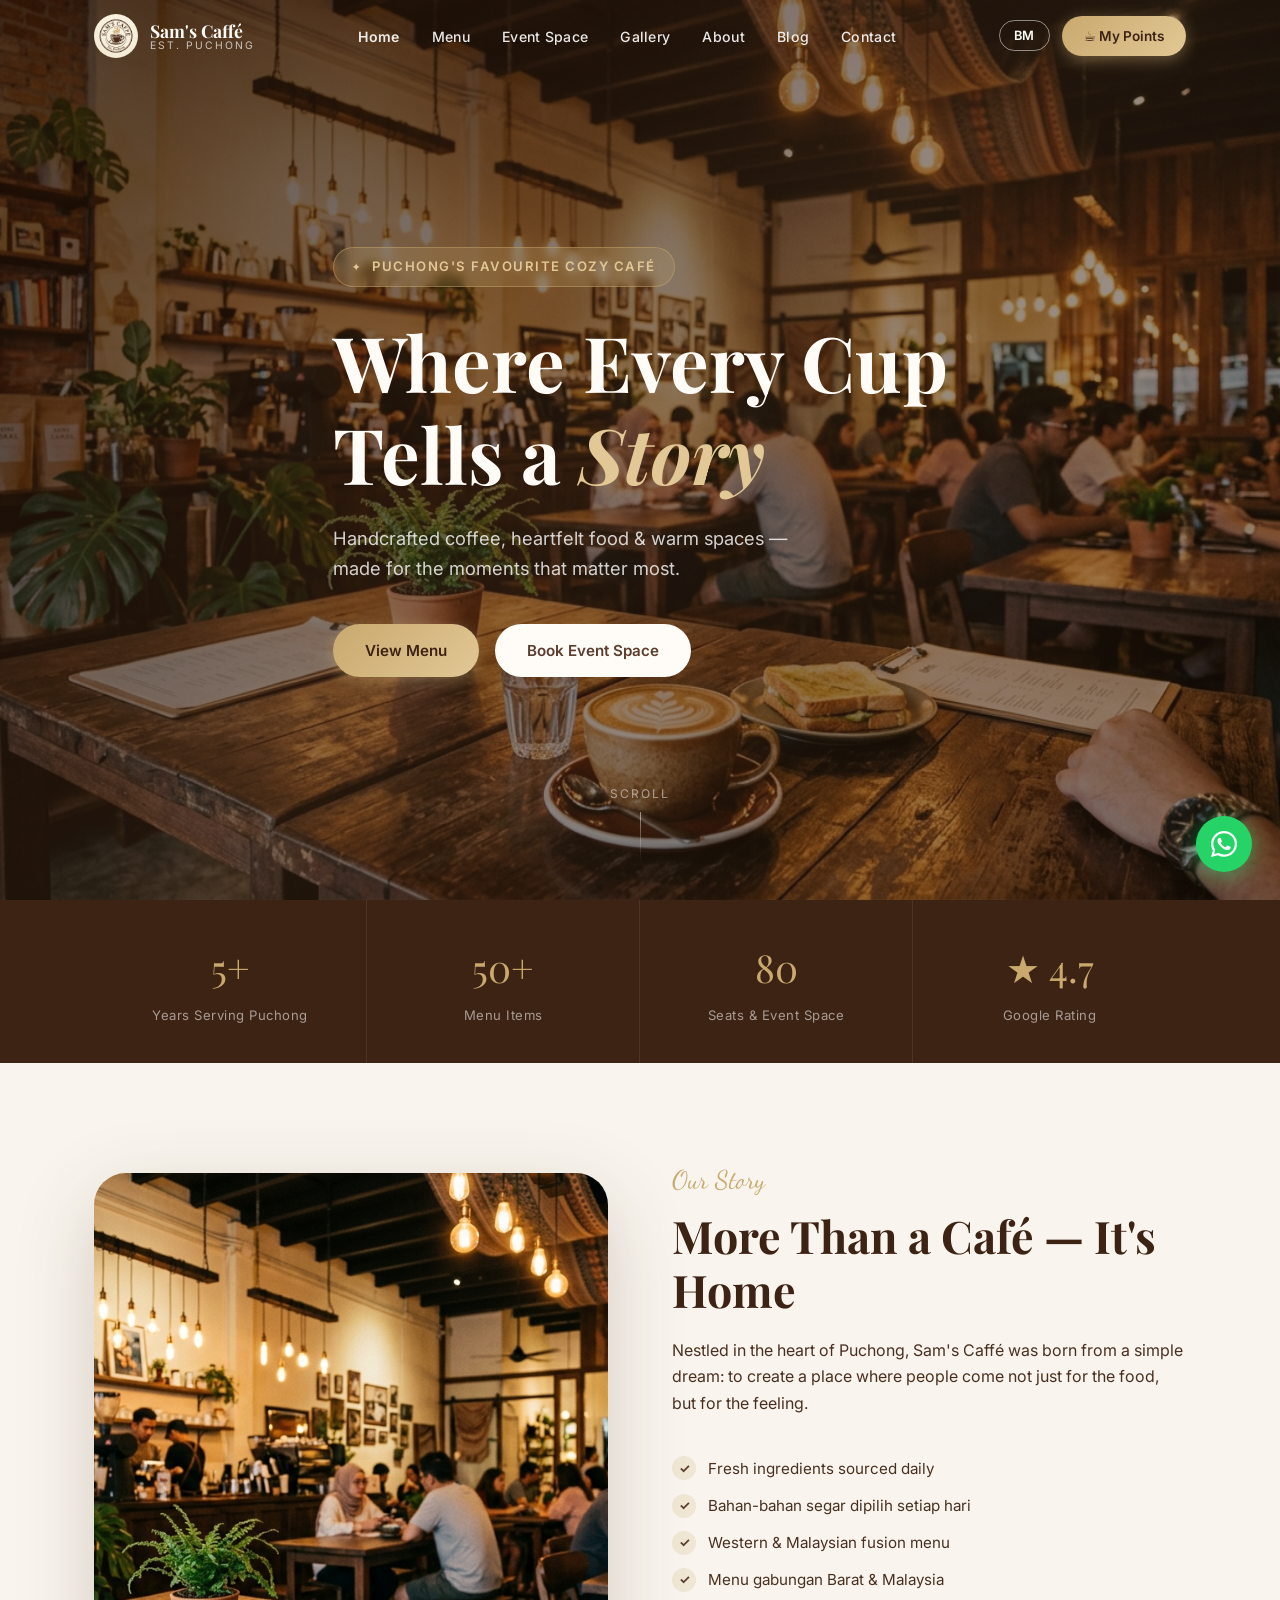
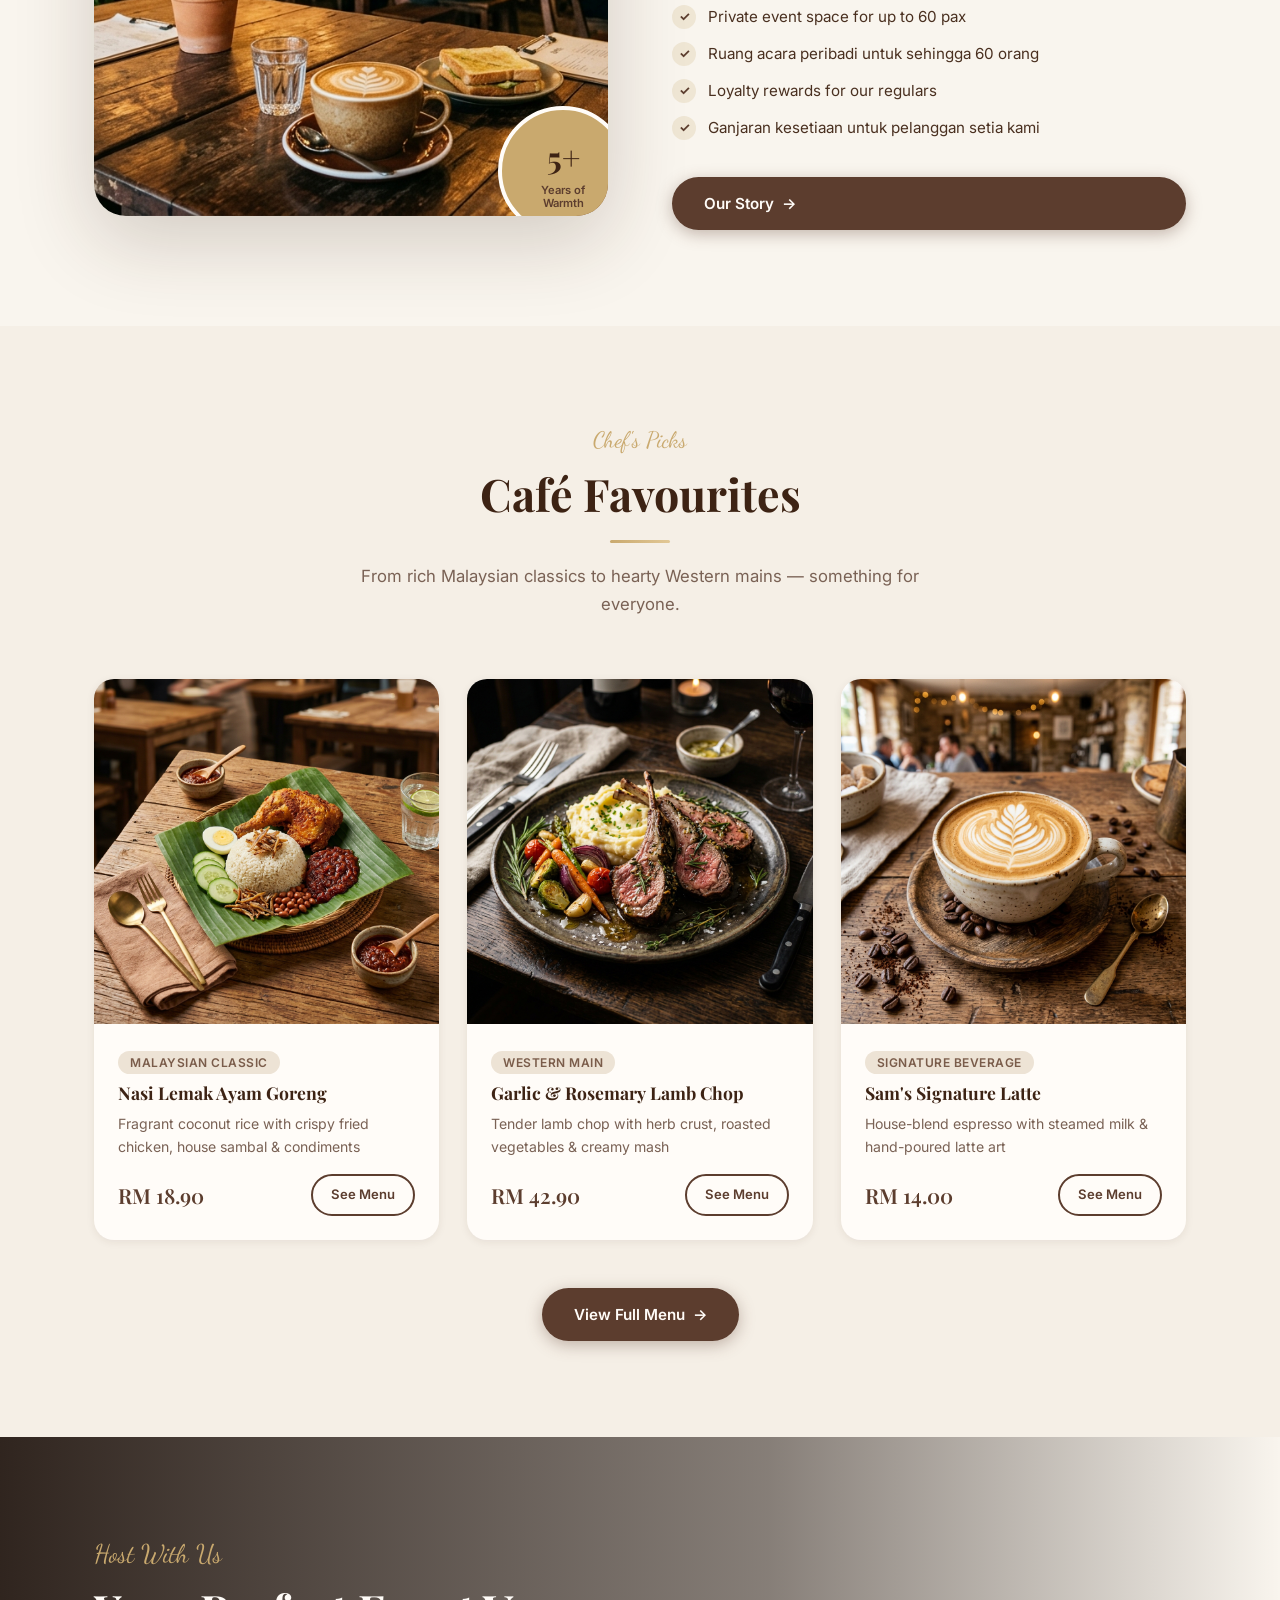
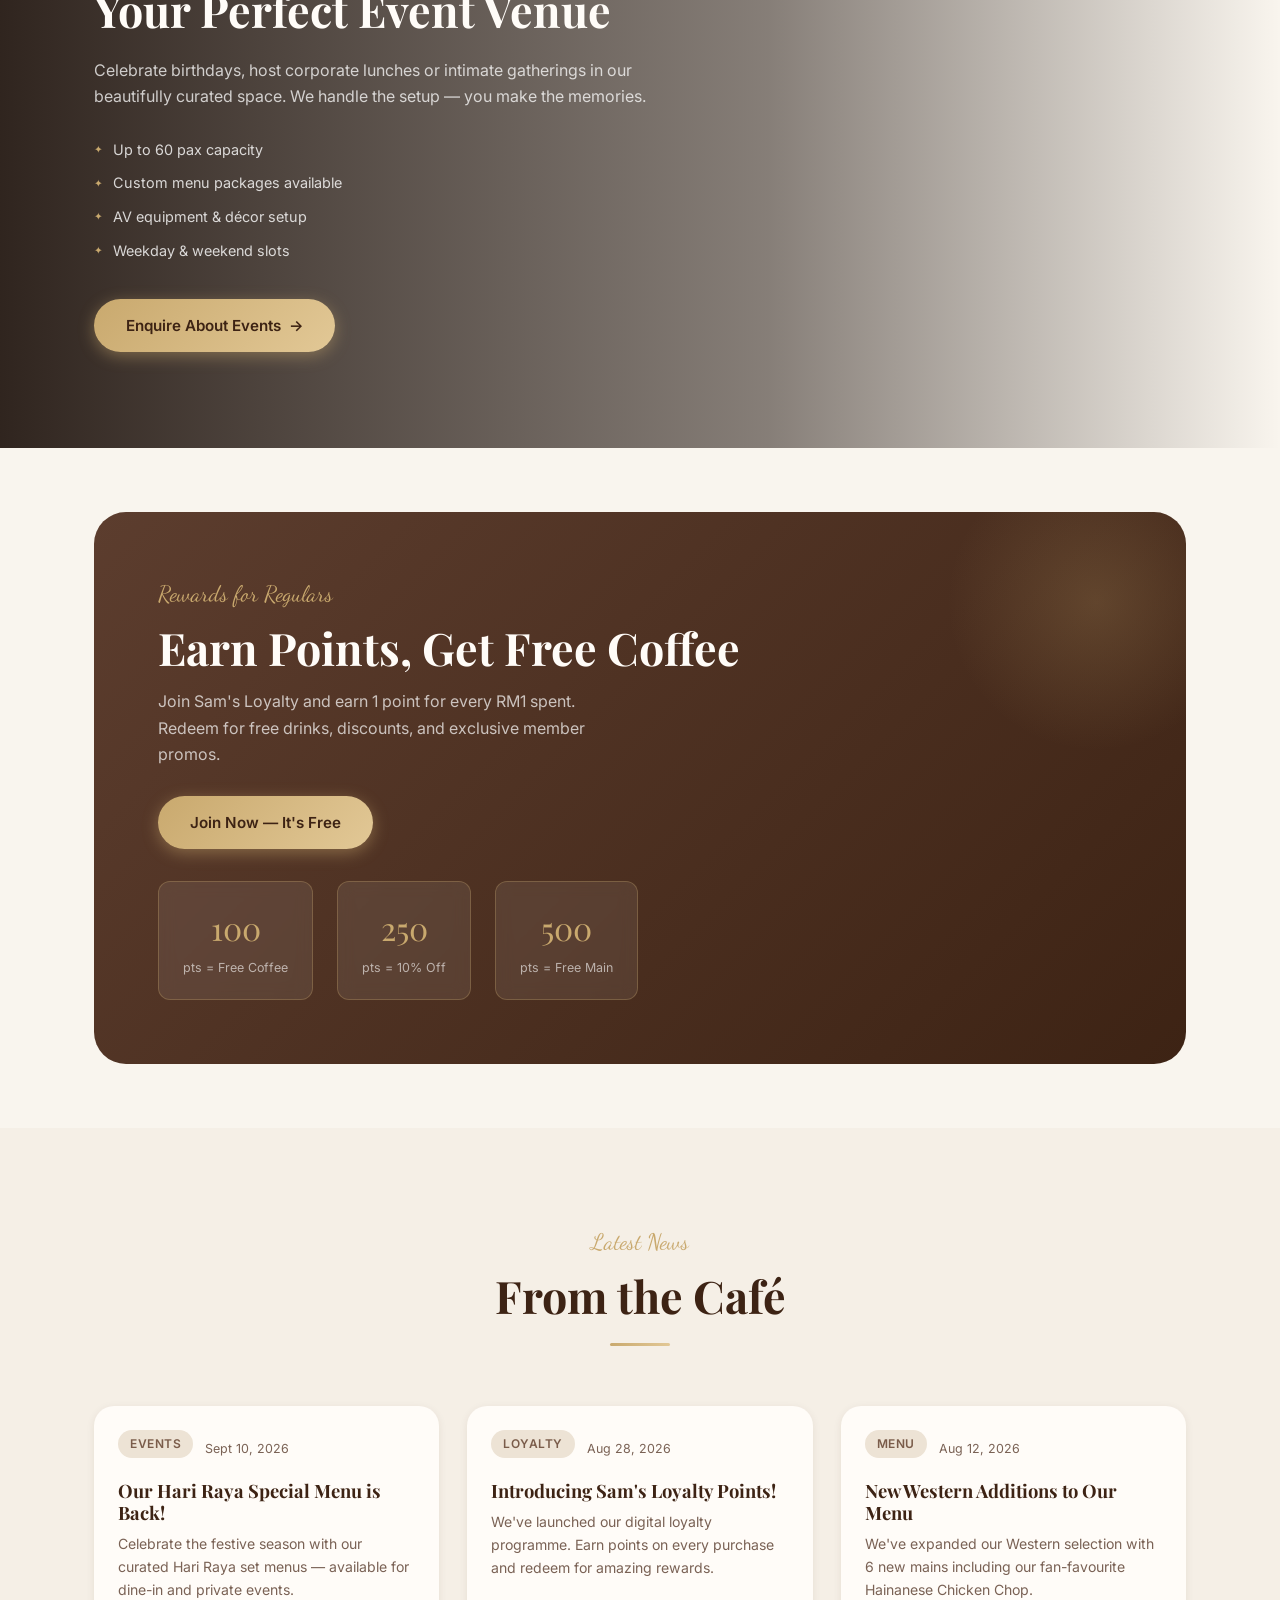
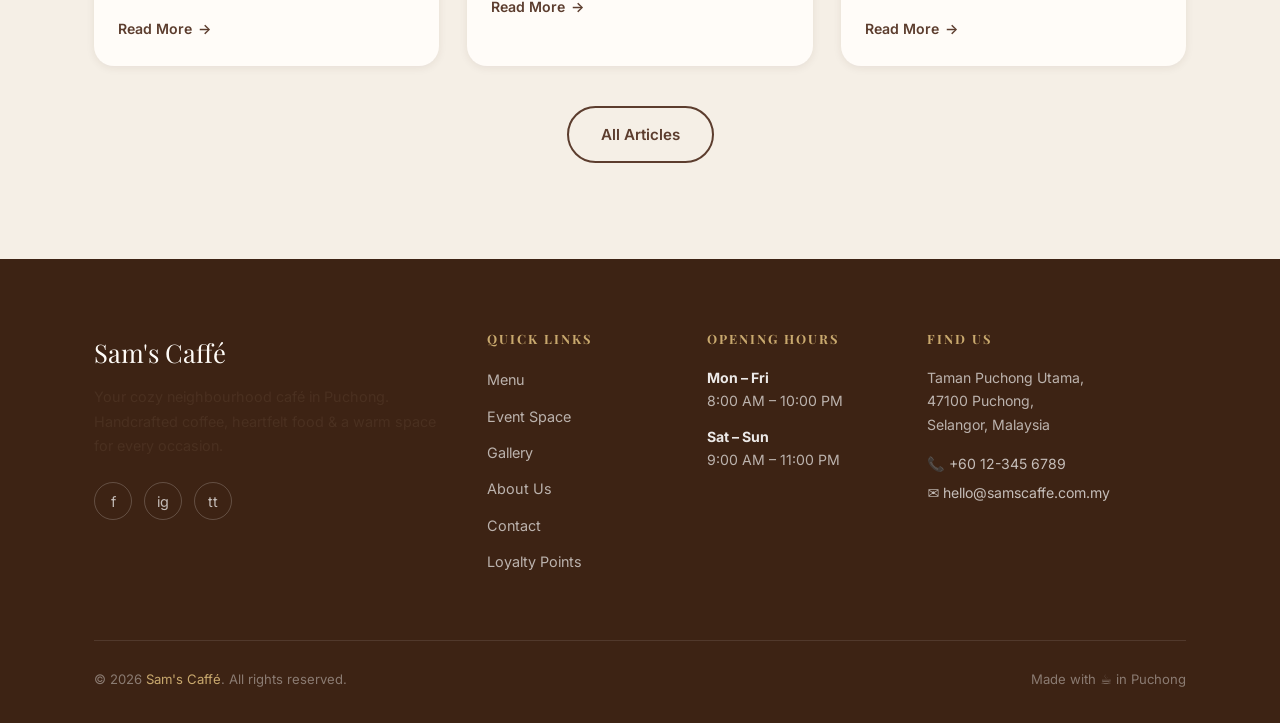
==== website/index.html @ a06ac41f "🚀 Sam's Caffé MVP — website & loyalty webapp" ====
<!DOCTYPE html>
<html lang="en">
<head>
  <meta charset="UTF-8" />
  <meta name="viewport" content="width=device-width, initial-scale=1.0" />
  <title>Sam's Caffé | Cozy Café & Event Space in Puchong</title>
  <meta name="description" content="Sam's Caffé — your favourite neighbourhood café in Puchong. Enjoy handcrafted coffee, Western and Malaysian cuisine, and a charming event space for every occasion." />
  <meta property="og:title" content="Sam's Caffé | Puchong" />
  <meta property="og:description" content="Handcrafted coffee, Malaysian favourites & a cozy event space." />
  <meta property="og:type" content="website" />
  <link rel="icon" href="images/logo.jpg" type="image/jpeg" />
  <link rel="stylesheet" href="css/style.css" />
  <style>
    /* ── Home-specific styles ── */
    .hero {
      position: relative;
      min-height: 100vh;
      display: flex; align-items: center;
      overflow: hidden;
    }
    .hero-bg {
      position: absolute; inset: 0;
      background: url('images/hero.jpg') center/cover no-repeat;
    }
    .hero-overlay {
      position: absolute; inset: 0;
      background: linear-gradient(135deg,
        rgba(30,12,4,0.75) 0%,
        rgba(60,35,20,0.55) 50%,
        rgba(30,12,4,0.4) 100%);
    }
    .hero-content {
      position: relative; z-index: 1;
      max-width: 680px;
      padding: calc(var(--nav-height) + 48px) 0 96px;
    }
    .hero-eyebrow {
      display: inline-flex; align-items: center; gap: 10px;
      padding: 8px 18px;
      background: rgba(201,169,110,0.2);
      border: 1px solid rgba(201,169,110,0.45);
      border-radius: 50px;
      color: var(--gold-light);
      font-size: 0.82rem;
      font-weight: 600;
      letter-spacing: 1.5px;
      text-transform: uppercase;
      margin-bottom: 28px;
      backdrop-filter: blur(4px);
    }
    .hero-eyebrow::before { content: '✦'; font-size: 0.7rem; }
    .hero h1 { color: var(--white); margin-bottom: 24px; font-size: clamp(2.8rem, 6vw, 5rem); }
    .hero h1 em { font-style: italic; color: var(--gold-light); }
    .hero p { color: rgba(255,255,255,0.8); font-size: 1.15rem; max-width: 500px; margin-bottom: 40px; }
    .hero-actions { display: flex; gap: 16px; flex-wrap: wrap; }
    .hero-scroll {
      position: absolute; bottom: 40px; left: 50%;
      transform: translateX(-50%);
      z-index: 1;
      display: flex; flex-direction: column; align-items: center; gap: 8px;
      color: rgba(255,255,255,0.5);
      font-size: 0.75rem;
      letter-spacing: 2px;
      text-transform: uppercase;
      animation: bounce 2s infinite;
    }
    .hero-scroll::after {
      content: '';
      width: 1px; height: 48px;
      background: linear-gradient(to bottom, rgba(255,255,255,0.5), transparent);
    }
    @keyframes bounce {
      0%, 100% { transform: translateX(-50%) translateY(0); }
      50% { transform: translateX(-50%) translateY(8px); }
    }

    /* ── Stats strip ── */
    .stats-strip {
      background: var(--brown-deep);
      padding: 0;
    }
    .stats-inner {
      display: grid;
      grid-template-columns: repeat(4, 1fr);
      divide: 1px solid;
    }
    .stat-item {
      padding: 36px 24px;
      text-align: center;
      border-right: 1px solid rgba(255,255,255,0.08);
    }
    .stat-item:last-child { border-right: none; }
    .stat-number {
      font-family: var(--ff-heading);
      font-size: 2.4rem;
      color: var(--gold);
      margin-bottom: 6px;
    }
    .stat-label { font-size: 0.82rem; color: rgba(255,255,255,0.55); letter-spacing: 0.5px; }

    /* ── About snippet ── */
    .about-img-wrap {
      position: relative;
      border-radius: var(--radius-xl);
      overflow: hidden;
      aspect-ratio: 4/5;
      box-shadow: var(--shadow-xl);
    }
    .about-img-wrap img { width: 100%; height: 100%; object-fit: cover; }
    .about-badge {
      position: absolute; bottom: -20px; right: -20px;
      width: 130px; height: 130px;
      background: var(--gold);
      border-radius: 50%;
      display: flex; flex-direction: column; align-items: center; justify-content: center;
      box-shadow: var(--shadow-lg);
      border: 4px solid var(--white);
    }
    .about-badge .num { font-family: var(--ff-heading); font-size: 2rem; color: var(--brown-deep); font-weight: 700; }
    .about-badge .label { font-size: 0.7rem; color: var(--brown-rich); font-weight: 600; text-align: center; line-height: 1.2; }
    .about-text { display: flex; flex-direction: column; justify-content: center; }
    .about-text .script { font-size: 1.6rem; }
    .about-text h2 { margin: 8px 0 20px; }
    .about-text p { margin-bottom: 16px; }
    .about-checks { display: flex; flex-direction: column; gap: 12px; margin: 24px 0 36px; }
    .about-checks li {
      display: flex; align-items: center; gap: 12px;
      font-size: 0.95rem; color: var(--text-mid);
    }
    .about-checks li::before {
      content: '✓';
      width: 24px; height: 24px; min-width: 24px;
      background: rgba(201,169,110,0.2);
      color: var(--brown-rich);
      border-radius: 50%;
      display: flex; align-items: center; justify-content: center;
      font-size: 0.8rem; font-weight: 700;
    }

    /* ── Featured Menu ── */
    .menu-section { background: var(--cream); }
    .menu-card-price {
      font-family: var(--ff-heading);
      font-size: 1.3rem;
      color: var(--brown-rich);
      font-weight: 600;
    }
    .menu-card-desc { font-size: 0.88rem; color: var(--text-soft); margin: 8px 0 0; }
    .menu-card-img { aspect-ratio: 1/1; transition: var(--transition-slow); }
    .card:hover .menu-card-img { transform: scale(1.05); }

    /* ── Event Space Teaser ── */
    .events-section {
      background: url('images/event-space.jpg') center/cover fixed;
      position: relative;
    }
    .events-overlay {
      position: absolute; inset: 0;
      background: linear-gradient(to right, rgba(20,8,2,0.88) 0%, rgba(20,8,2,0.5) 60%, transparent 100%);
    }
    .events-content { position: relative; z-index: 1; max-width: 560px; }
    .events-content .script { color: var(--gold); font-size: 1.6rem; }
    .events-content h2 { color: var(--white); margin: 8px 0 20px; }
    .events-content p { color: rgba(255,255,255,0.75); margin-bottom: 16px; }
    .events-features { display: flex; flex-direction: column; gap: 10px; margin: 28px 0 36px; }
    .events-features li {
      display: flex; align-items: center; gap: 10px;
      color: rgba(255,255,255,0.8); font-size: 0.9rem;
    }
    .events-features li::before { content: '✦'; color: var(--gold); font-size: 0.65rem; }

    /* ── Loyalty CTA ── */
    .loyalty-cta {
      background: linear-gradient(135deg, var(--brown-rich), var(--brown-deep));
      border-radius: var(--radius-xl);
      padding: 64px;
      display: flex; align-items: center; justify-content: space-between;
      gap: 32px; flex-wrap: wrap;
      position: relative; overflow: hidden;
    }
    .loyalty-cta::before {
      content: '';
      position: absolute; top: -60px; right: -60px;
      width: 300px; height: 300px;
      background: radial-gradient(circle, rgba(201,169,110,0.2), transparent 70%);
      border-radius: 50%;
    }
    .loyalty-cta-text .script { font-size: 1.4rem; color: var(--gold); }
    .loyalty-cta-text h2 { color: var(--white); margin: 8px 0 14px; }
    .loyalty-cta-text p { color: rgba(255,255,255,0.7); max-width: 440px; }
    .loyalty-points-preview {
      display: flex; gap: 24px; flex-shrink: 0; flex-wrap: wrap;
    }
    .points-bubble {
      text-align: center;
      background: rgba(255,255,255,0.08);
      border: 1px solid rgba(201,169,110,0.3);
      border-radius: var(--radius-md);
      padding: 20px 24px;
      backdrop-filter: blur(8px);
    }
    .points-bubble .num { font-family: var(--ff-heading); font-size: 2rem; color: var(--gold); }
    .points-bubble .lbl { font-size: 0.78rem; color: rgba(255,255,255,0.6); margin-top: 4px; }

    /* ── Blog preview ── */
    .blog-meta { display: flex; align-items: center; gap: 12px; margin-bottom: 10px; }
    .blog-date { font-size: 0.78rem; color: var(--text-soft); }
    .blog-card-title { font-family: var(--ff-heading); font-size: 1.15rem; color: var(--brown-deep); margin-bottom: 8px; }
    .blog-card-excerpt { font-size: 0.88rem; color: var(--text-soft); }
    .blog-card-link {
      display: inline-flex; align-items: center; gap: 6px;
      margin-top: 16px;
      font-size: 0.88rem; font-weight: 600;
      color: var(--brown-rich);
      transition: var(--transition);
    }
    .blog-card-link:hover { gap: 10px; color: var(--gold); }
  </style>
</head>
<body>

  <!-- ── Navigation ───────────────────────── -->
  <nav id="navbar" role="navigation" aria-label="Main navigation">
    <div class="container nav-inner">
      <a href="index.html" class="nav-logo" aria-label="Sam's Caffé home">
        <img src="images/logo.jpg" alt="Sam's Caffé logo" />
        <div class="nav-logo-text">
          <span class="brand">Sam's Caffé</span>
          <span class="sub">Est. Puchong</span>
        </div>
      </a>
      <ul class="nav-links" role="list">
        <li><a href="index.html">Home</a></li>
        <li><a href="menu.html">Menu</a></li>
        <li><a href="events.html">Event Space</a></li>
        <li><a href="gallery.html">Gallery</a></li>
        <li><a href="about.html">About</a></li>
        <li><a href="blog.html">Blog</a></li>
        <li><a href="contact.html">Contact</a></li>
      </ul>
      <div class="nav-actions">
        <button id="langBtn" class="nav-lang-btn" aria-label="Toggle language">BM</button>
        <a href="../webapp/index.html" class="btn btn-gold nav-cta" id="nav-loyalty-cta">☕ My Points</a>
      </div>
      <button class="hamburger" id="hamburger" aria-label="Open menu" aria-expanded="false">
        <span></span><span></span><span></span>
      </button>
    </div>
  </nav>
  <nav class="mobile-nav" id="mobileNav" aria-label="Mobile navigation">
    <a href="index.html">Home</a>
    <a href="menu.html">Menu</a>
    <a href="events.html">Event Space</a>
    <a href="gallery.html">Gallery</a>
    <a href="about.html">About</a>
    <a href="blog.html">Blog</a>
    <a href="contact.html">Contact</a>
    <a href="../webapp/index.html" class="btn btn-gold" style="margin-top:8px;justify-content:center;">☕ My Loyalty Points</a>
  </nav>

  <main>
    <!-- ── Hero ─────────────────────────────── -->
    <section class="hero" aria-label="Hero section">
      <div class="hero-bg"></div>
      <div class="hero-overlay"></div>
      <div class="container">
        <div class="hero-content">
          <div class="hero-eyebrow">
            <span data-lang="en">Puchong's Favourite Cozy Café</span>
            <span data-lang="bm">Kafe Kegemaran di Puchong</span>
          </div>
          <h1>
            <span data-lang="en">Where Every Cup<br>Tells a <em>Story</em></span>
            <span data-lang="bm">Di Mana Setiap Cawan<br>Menceritakan <em>Kisahnya</em></span>
          </h1>
          <p>
            <span data-lang="en">Handcrafted coffee, heartfelt food & warm spaces — made for the moments that matter most.</span>
            <span data-lang="bm">Kopi buatan tangan, makanan penuh rasa & suasana yang hangat — untuk saat-saat yang paling bermakna.</span>
          </p>
          <div class="hero-actions">
            <a href="menu.html" class="btn btn-gold" id="hero-menu-btn">
              <span data-lang="en">View Menu</span>
              <span data-lang="bm">Lihat Menu</span>
            </a>
            <a href="events.html" class="btn btn-white" id="hero-events-btn">
              <span data-lang="en">Book Event Space</span>
              <span data-lang="bm">Tempah Ruang Acara</span>
            </a>
          </div>
        </div>
      </div>
      <div class="hero-scroll" aria-hidden="true">Scroll</div>
    </section>

    <!-- ── Stats Strip ───────────────────────── -->
    <section class="stats-strip" aria-label="Key statistics">
      <div class="stats-inner container">
        <div class="stat-item reveal">
          <div class="stat-number">5+</div>
          <div class="stat-label" data-lang="en">Years Serving Puchong</div>
          <div class="stat-label" data-lang="bm">Tahun Berkhidmat di Puchong</div>
        </div>
        <div class="stat-item reveal">
          <div class="stat-number">50+</div>
          <div class="stat-label" data-lang="en">Menu Items</div>
          <div class="stat-label" data-lang="bm">Item Menu</div>
        </div>
        <div class="stat-item reveal">
          <div class="stat-number">80</div>
          <div class="stat-label" data-lang="en">Seats & Event Space</div>
          <div class="stat-label" data-lang="bm">Tempat Duduk & Ruang Acara</div>
        </div>
        <div class="stat-item reveal">
          <div class="stat-number">★ 4.7</div>
          <div class="stat-label" data-lang="en">Google Rating</div>
          <div class="stat-label" data-lang="bm">Penilaian Google</div>
        </div>
      </div>
    </section>

    <!-- ── About Snippet ─────────────────────── -->
    <section class="section" aria-label="About Sam's Caffé">
      <div class="container">
        <div class="grid-2" style="align-items:center; gap:64px;">
          <div class="about-img-wrap reveal-left">
            <img src="images/hero.jpg" alt="Inside Sam's Caffé" loading="lazy" />
            <div class="about-badge">
              <span class="num">5+</span>
              <span class="label">Years of<br>Warmth</span>
            </div>
          </div>
          <div class="about-text reveal-right">
            <span class="script">Our Story</span>
            <h2>
              <span data-lang="en">More Than a Café — It's Home</span>
              <span data-lang="bm">Lebih Dari Sebuah Kafe — Ia Adalah Rumah</span>
            </h2>
            <p data-lang="en">Nestled in the heart of Puchong, Sam's Caffé was born from a simple dream: to create a place where people come not just for the food, but for the feeling.</p>
            <p data-lang="bm">Terletak di jantung Puchong, Sam's Caffé lahir dari mimpi yang sederhana: untuk mencipta tempat di mana orang datang bukan hanya untuk makanan, tetapi untuk perasaannya.</p>
            <ul class="about-checks">
              <li data-lang="en">Fresh ingredients sourced daily</li>
              <li data-lang="bm">Bahan-bahan segar dipilih setiap hari</li>
              <li data-lang="en">Western & Malaysian fusion menu</li>
              <li data-lang="bm">Menu gabungan Barat & Malaysia</li>
              <li data-lang="en">Private event space for up to 60 pax</li>
              <li data-lang="bm">Ruang acara peribadi untuk sehingga 60 orang</li>
              <li data-lang="en">Loyalty rewards for our regulars</li>
              <li data-lang="bm">Ganjaran kesetiaan untuk pelanggan setia kami</li>
            </ul>
            <a href="about.html" class="btn btn-primary" id="home-about-btn">
              <span data-lang="en">Our Story</span>
              <span data-lang="bm">Kisah Kami</span>
              →
            </a>
          </div>
        </div>
      </div>
    </section>

    <!-- ── Featured Menu ──────────────────────── -->
    <section class="section menu-section" aria-label="Featured menu items">
      <div class="container">
        <div class="section-header">
          <span class="script">Chef's Picks</span>
          <h2>
            <span data-lang="en">Café Favourites</span>
            <span data-lang="bm">Kegemaran Kafe</span>
          </h2>
          <div class="divider"></div>
          <p data-lang="en">From rich Malaysian classics to hearty Western mains — something for everyone.</p>
          <p data-lang="bm">Dari hidangan Malaysia yang kaya hingga mains Barat yang mengenyangkan — ada sesuatu untuk semua orang.</p>
        </div>
        <div class="grid-3">
          <div class="card reveal">
            <div style="overflow:hidden;">
              <img class="card-img menu-card-img" src="images/menu-nasilemak.jpg" alt="Nasi Lemak Ayam Goreng" loading="lazy" />
            </div>
            <div class="card-body">
              <span class="card-tag" data-lang="en">Malaysian Classic</span>
              <span class="card-tag" data-lang="bm">Klasik Malaysia</span>
              <h3 style="font-size:1.1rem; margin:8px 0 4px;">Nasi Lemak Ayam Goreng</h3>
              <p class="menu-card-desc" data-lang="en">Fragrant coconut rice with crispy fried chicken, house sambal & condiments</p>
              <p class="menu-card-desc" data-lang="bm">Nasi lemak wangi dengan ayam goreng rangup, sambal istimewa & kondimen</p>
              <div style="display:flex;align-items:center;justify-content:space-between;margin-top:16px;">
                <span class="menu-card-price">RM 18.90</span>
                <a href="menu.html" class="btn btn-outline" style="padding:8px 18px;font-size:0.82rem;" id="nasi-lemak-menu-link">
                  <span data-lang="en">See Menu</span>
                  <span data-lang="bm">Lihat Menu</span>
                </a>
              </div>
            </div>
          </div>
          <div class="card reveal">
            <div style="overflow:hidden;">
              <img class="card-img menu-card-img" src="images/menu-lambchop.jpg" alt="Garlic Rosemary Lamb Chop" loading="lazy" />
            </div>
            <div class="card-body">
              <span class="card-tag" data-lang="en">Western Main</span>
              <span class="card-tag" data-lang="bm">Hidangan Barat</span>
              <h3 style="font-size:1.1rem; margin:8px 0 4px;">Garlic & Rosemary Lamb Chop</h3>
              <p class="menu-card-desc" data-lang="en">Tender lamb chop with herb crust, roasted vegetables & creamy mash</p>
              <p class="menu-card-desc" data-lang="bm">Lamb chop lembut dengan salutan herba, sayur panggang & mash berkrim</p>
              <div style="display:flex;align-items:center;justify-content:space-between;margin-top:16px;">
                <span class="menu-card-price">RM 42.90</span>
                <a href="menu.html" class="btn btn-outline" style="padding:8px 18px;font-size:0.82rem;" id="lamb-chop-menu-link">
                  <span data-lang="en">See Menu</span>
                  <span data-lang="bm">Lihat Menu</span>
                </a>
              </div>
            </div>
          </div>
          <div class="card reveal">
            <div style="overflow:hidden;">
              <img class="card-img menu-card-img" src="images/menu-coffee.jpg" alt="Signature Latte" loading="lazy" />
            </div>
            <div class="card-body">
              <span class="card-tag" data-lang="en">Signature Beverage</span>
              <span class="card-tag" data-lang="bm">Minuman Istimewa</span>
              <h3 style="font-size:1.1rem; margin:8px 0 4px;">Sam's Signature Latte</h3>
              <p class="menu-card-desc" data-lang="en">House-blend espresso with steamed milk & hand-poured latte art</p>
              <p class="menu-card-desc" data-lang="bm">Espresso campuran istimewa dengan susu stim & seni latte</p>
              <div style="display:flex;align-items:center;justify-content:space-between;margin-top:16px;">
                <span class="menu-card-price">RM 14.00</span>
                <a href="menu.html" class="btn btn-outline" style="padding:8px 18px;font-size:0.82rem;" id="latte-menu-link">
                  <span data-lang="en">See Menu</span>
                  <span data-lang="bm">Lihat Menu</span>
                </a>
              </div>
            </div>
          </div>
        </div>
        <div style="text-align:center;margin-top:48px;">
          <a href="menu.html" class="btn btn-primary" id="home-full-menu-btn">
            <span data-lang="en">View Full Menu</span>
            <span data-lang="bm">Lihat Menu Penuh</span>
            →
          </a>
        </div>
      </div>
    </section>

    <!-- ── Event Space Teaser ─────────────────── -->
    <section class="events-section section" aria-label="Event space">
      <div class="events-overlay"></div>
      <div class="container">
        <div class="events-content reveal">
          <span class="script">Host With Us</span>
          <h2>
            <span data-lang="en">Your Perfect Event Venue</span>
            <span data-lang="bm">Tempat Acara Sempurna Anda</span>
          </h2>
          <p data-lang="en">Celebrate birthdays, host corporate lunches or intimate gatherings in our beautifully curated space. We handle the setup — you make the memories.</p>
          <p data-lang="bm">Raikan hari jadi, anjurkan makan tengah hari korporat atau perjumpaan intim di ruang kami yang indah. Kami uruskan persediaan — anda cipta kenangan.</p>
          <ul class="events-features">
            <li><span data-lang="en">Up to 60 pax capacity</span><span data-lang="bm">Kapasiti sehingga 60 orang</span></li>
            <li><span data-lang="en">Custom menu packages available</span><span data-lang="bm">Pakej menu tersuai tersedia</span></li>
            <li><span data-lang="en">AV equipment & décor setup</span><span data-lang="bm">Peralatan AV & persediaan hiasan</span></li>
            <li><span data-lang="en">Weekday & weekend slots</span><span data-lang="bm">Slot hari biasa & hujung minggu</span></li>
          </ul>
          <a href="events.html" class="btn btn-gold" id="home-events-btn">
            <span data-lang="en">Enquire About Events</span>
            <span data-lang="bm">Tanya Tentang Acara</span>
            →
          </a>
        </div>
      </div>
    </section>

    <!-- ── Loyalty CTA ────────────────────────── -->
    <section class="section-sm" aria-label="Loyalty programme">
      <div class="container">
        <div class="loyalty-cta reveal">
          <div class="loyalty-cta-text">
            <span class="script">Rewards for Regulars</span>
            <h2>
              <span data-lang="en">Earn Points, Get Free Coffee</span>
              <span data-lang="bm">Kumpul Mata, Dapatkan Kopi Percuma</span>
            </h2>
            <p data-lang="en">Join Sam's Loyalty and earn 1 point for every RM1 spent. Redeem for free drinks, discounts, and exclusive member promos.</p>
            <p data-lang="bm">Sertai Sam's Loyalty dan kumpul 1 mata bagi setiap RM1 yang dibelanjakan. Tukar untuk minuman percuma, diskaun & promosi eksklusif.</p>
            <a href="../webapp/index.html" class="btn btn-gold" style="margin-top:28px;" id="home-loyalty-btn">
              <span data-lang="en">Join Now — It's Free</span>
              <span data-lang="bm">Sertai Sekarang — Percuma</span>
            </a>
          </div>
          <div class="loyalty-points-preview">
            <div class="points-bubble">
              <div class="num">100</div>
              <div class="lbl" data-lang="en">pts = Free Coffee</div>
              <div class="lbl" data-lang="bm">pts = Kopi Percuma</div>
            </div>
            <div class="points-bubble">
              <div class="num">250</div>
              <div class="lbl" data-lang="en">pts = 10% Off</div>
              <div class="lbl" data-lang="bm">pts = Diskaun 10%</div>
            </div>
            <div class="points-bubble">
              <div class="num">500</div>
              <div class="lbl" data-lang="en">pts = Free Main</div>
              <div class="lbl" data-lang="bm">pts = Hidangan Percuma</div>
            </div>
          </div>
        </div>
      </div>
    </section>

    <!-- ── Blog Preview ───────────────────────── -->
    <section class="section" style="background:var(--cream);" aria-label="Latest news">
      <div class="container">
        <div class="section-header">
          <span class="script">Latest News</span>
          <h2>
            <span data-lang="en">From the Café</span>
            <span data-lang="bm">Dari Kafe</span>
          </h2>
          <div class="divider"></div>
        </div>
        <div class="grid-3">
          <div class="card reveal">
            <div class="card-body">
              <div class="blog-meta">
                <span class="card-tag" data-lang="en">Events</span>
                <span class="card-tag" data-lang="bm">Acara</span>
                <span class="blog-date">Sept 10, 2026</span>
              </div>
              <h3 class="blog-card-title" data-lang="en">Our Hari Raya Special Menu is Back!</h3>
              <h3 class="blog-card-title" data-lang="bm">Menu Khas Hari Raya Kami Sudah Kembali!</h3>
              <p class="blog-card-excerpt" data-lang="en">Celebrate the festive season with our curated Hari Raya set menus — available for dine-in and private events.</p>
              <p class="blog-card-excerpt" data-lang="bm">Raikan musim perayaan dengan set menu Hari Raya kami — tersedia untuk makan di sini dan acara persendirian.</p>
              <a href="blog.html" class="blog-card-link" id="blog1-link">
                <span data-lang="en">Read More</span>
                <span data-lang="bm">Baca Lagi</span>
                →
              </a>
            </div>
          </div>
          <div class="card reveal">
            <div class="card-body">
              <div class="blog-meta">
                <span class="card-tag" data-lang="en">Loyalty</span>
                <span class="card-tag" data-lang="bm">Kesetiaan</span>
                <span class="blog-date">Aug 28, 2026</span>
              </div>
              <h3 class="blog-card-title" data-lang="en">Introducing Sam's Loyalty Points!</h3>
              <h3 class="blog-card-title" data-lang="bm">Memperkenalkan Sam's Loyalty Points!</h3>
              <p class="blog-card-excerpt" data-lang="en">We've launched our digital loyalty programme. Earn points on every purchase and redeem for amazing rewards.</p>
              <p class="blog-card-excerpt" data-lang="bm">Kami telah melancarkan program kesetiaan digital. Kumpul mata dengan setiap pembelian dan tukar dengan ganjaran menarik.</p>
              <a href="blog.html" class="blog-card-link" id="blog2-link">
                <span data-lang="en">Read More</span>
                <span data-lang="bm">Baca Lagi</span>
                →
              </a>
            </div>
          </div>
          <div class="card reveal">
            <div class="card-body">
              <div class="blog-meta">
                <span class="card-tag" data-lang="en">Menu</span>
                <span class="card-tag" data-lang="bm">Menu</span>
                <span class="blog-date">Aug 12, 2026</span>
              </div>
              <h3 class="blog-card-title" data-lang="en">New Western Additions to Our Menu</h3>
              <h3 class="blog-card-title" data-lang="bm">Tambahan Baru Barat di Menu Kami</h3>
              <p class="blog-card-excerpt" data-lang="en">We've expanded our Western selection with 6 new mains including our fan-favourite Hainanese Chicken Chop.</p>
              <p class="blog-card-excerpt" data-lang="bm">Kami telah memperluaskan pilihan Barat kami dengan 6 hidangan utama baru termasuk Hainanese Chicken Chop kegemaran.</p>
              <a href="blog.html" class="blog-card-link" id="blog3-link">
                <span data-lang="en">Read More</span>
                <span data-lang="bm">Baca Lagi</span>
                →
              </a>
            </div>
          </div>
        </div>
        <div style="text-align:center;margin-top:40px;">
          <a href="blog.html" class="btn btn-outline" id="home-blog-btn">
            <span data-lang="en">All Articles</span>
            <span data-lang="bm">Semua Artikel</span>
          </a>
        </div>
      </div>
    </section>
  </main>

  <!-- ── Footer ───────────────────────────────── -->
  <footer>
    <div class="container">
      <div class="footer-grid">
        <div class="footer-brand">
          <div class="logo-text">Sam's Caffé</div>
          <p data-lang="en">Your cozy neighbourhood café in Puchong. Handcrafted coffee, heartfelt food & a warm space for every occasion.</p>
          <p data-lang="bm">Kafe kejiranan yang selesa di Puchong. Kopi buatan tangan, makanan penuh rasa & suasana hangat untuk setiap majlis.</p>
          <div class="footer-socials">
            <a href="#" class="social-icon" aria-label="Facebook">f</a>
            <a href="#" class="social-icon" aria-label="Instagram">ig</a>
            <a href="#" class="social-icon" aria-label="TikTok">tt</a>
          </div>
        </div>
        <div class="footer-col">
          <h4 data-lang="en">Quick Links</h4>
          <h4 data-lang="bm">Pautan Pantas</h4>
          <ul>
            <li><a href="menu.html" data-lang="en">Menu</a><a href="menu.html" data-lang="bm">Menu</a></li>
            <li><a href="events.html" data-lang="en">Event Space</a><a href="events.html" data-lang="bm">Ruang Acara</a></li>
            <li><a href="gallery.html" data-lang="en">Gallery</a><a href="gallery.html" data-lang="bm">Galeri</a></li>
            <li><a href="about.html" data-lang="en">About Us</a><a href="about.html" data-lang="bm">Tentang Kami</a></li>
            <li><a href="contact.html" data-lang="en">Contact</a><a href="contact.html" data-lang="bm">Hubungi</a></li>
            <li><a href="../webapp/index.html" data-lang="en">Loyalty Points</a><a href="../webapp/index.html" data-lang="bm">Mata Kesetiaan</a></li>
          </ul>
        </div>
        <div class="footer-col footer-hours">
          <h4 data-lang="en">Opening Hours</h4>
          <h4 data-lang="bm">Waktu Buka</h4>
          <p data-lang="en"><strong>Mon – Fri</strong><br>8:00 AM – 10:00 PM</p>
          <p data-lang="bm"><strong>Isnin – Jumaat</strong><br>8:00 PG – 10:00 MLM</p>
          <p style="margin-top:12px;" data-lang="en"><strong>Sat – Sun</strong><br>9:00 AM – 11:00 PM</p>
          <p style="margin-top:12px;" data-lang="bm"><strong>Sabtu – Ahad</strong><br>9:00 PG – 11:00 MLM</p>
        </div>
        <div class="footer-col footer-address">
          <h4 data-lang="en">Find Us</h4>
          <h4 data-lang="bm">Lokasi Kami</h4>
          <p>Taman Puchong Utama,<br>47100 Puchong,<br>Selangor, Malaysia</p>
          <p style="margin-top:16px;">
            <a href="tel:+60123456789" style="color:rgba(255,255,255,0.7);">📞 +60 12-345 6789</a>
          </p>
          <p>
            <a href="mailto:hello@samscaffe.com.my" style="color:rgba(255,255,255,0.7);">✉ hello@samscaffe.com.my</a>
          </p>
        </div>
      </div>
      <div class="footer-bottom">
        <p>© 2026 <span class="gold-text">Sam's Caffé</span>. All rights reserved.</p>
        <p>Made with ☕ in Puchong</p>
      </div>
    </div>
  </footer>

  <!-- WhatsApp Float -->
  <a href="https://wa.me/60123456789" class="whatsapp-float" target="_blank" rel="noopener" aria-label="Chat on WhatsApp">
    <svg width="26" height="26" viewBox="0 0 24 24" fill="currentColor"><path d="M17.472 14.382c-.297-.149-1.758-.867-2.03-.967-.273-.099-.471-.148-.67.15-.197.297-.767.966-.94 1.164-.173.199-.347.223-.644.075-.297-.15-1.255-.463-2.39-1.475-.883-.788-1.48-1.761-1.653-2.059-.173-.297-.018-.458.13-.606.134-.133.298-.347.446-.52.149-.174.198-.298.298-.497.099-.198.05-.371-.025-.52-.075-.149-.669-1.612-.916-2.207-.242-.579-.487-.5-.669-.51-.173-.008-.371-.01-.57-.01-.198 0-.52.074-.792.372-.272.297-1.04 1.016-1.04 2.479 0 1.462 1.065 2.875 1.213 3.074.149.198 2.096 3.2 5.077 4.487.709.306 1.262.489 1.694.625.712.227 1.36.195 1.871.118.571-.085 1.758-.719 2.006-1.413.248-.694.248-1.289.173-1.413-.074-.124-.272-.198-.57-.347m-5.421 7.403h-.004a9.87 9.87 0 01-5.031-1.378l-.361-.214-3.741.982.998-3.648-.235-.374a9.86 9.86 0 01-1.51-5.26c.001-5.45 4.436-9.884 9.888-9.884 2.64 0 5.122 1.03 6.988 2.898a9.825 9.825 0 012.893 6.994c-.003 5.45-4.437 9.884-9.885 9.884m8.413-18.297A11.815 11.815 0 0012.05 0C5.495 0 .16 5.335.157 11.892c0 2.096.547 4.142 1.588 5.945L.057 24l6.305-1.654a11.882 11.882 0 005.683 1.448h.005c6.554 0 11.89-5.335 11.893-11.893a11.821 11.821 0 00-3.48-8.413z"/></svg>
  </a>

  <script src="js/main.js"></script>
</body>
</html>
---- website/css/style.css ----
/* ============================================================
   SAM'S CAFFÉ — Design System
   Earthy, Warm, Artisan Malaysian Café
   ============================================================ */

@import url('https://fonts.googleapis.com/css2?family=Playfair+Display:ital,wght@0,400;0,600;0,700;1,400;1,600&family=Inter:wght@300;400;500;600&family=Dancing+Script:wght@600&display=swap');

/* ── CSS Variables ─────────────────────────────────────────── */
:root {
  --brown-deep:   #3D2314;
  --brown-rich:   #5C3D2E;
  --brown-mid:    #7A5C4A;
  --brown-light:  #A68B72;
  --gold:         #C9A96E;
  --gold-light:   #E2C896;
  --cream:        #F5EFE6;
  --cream-dark:   #EDE3D5;
  --linen:        #F9F5EE;
  --white:        #FFFCF8;
  --text-dark:    #2C1A0E;
  --text-mid:     #4A3020;
  --text-soft:    #7A6255;
  --green-leaf:   #4A6741;

  --ff-heading: 'Playfair Display', Georgia, serif;
  --ff-body:    'Inter', system-ui, sans-serif;
  --ff-script:  'Dancing Script', cursive;

  --shadow-sm:  0 2px 8px rgba(60,35,20,0.08);
  --shadow-md:  0 6px 24px rgba(60,35,20,0.12);
  --shadow-lg:  0 16px 48px rgba(60,35,20,0.16);
  --shadow-xl:  0 24px 80px rgba(60,35,20,0.20);

  --radius-sm: 6px;
  --radius-md: 12px;
  --radius-lg: 20px;
  --radius-xl: 32px;

  --transition: 0.3s cubic-bezier(0.4, 0, 0.2, 1);
  --transition-slow: 0.5s cubic-bezier(0.4, 0, 0.2, 1);

  --nav-height: 72px;
  --container: 1140px;
}

/* ── Reset ─────────────────────────────────────────────────── */
*, *::before, *::after { box-sizing: border-box; margin: 0; padding: 0; }
html { scroll-behavior: smooth; font-size: 16px; }
body {
  font-family: var(--ff-body);
  background: var(--linen);
  color: var(--text-dark);
  line-height: 1.65;
  -webkit-font-smoothing: antialiased;
}
img { display: block; max-width: 100%; object-fit: cover; }
a { color: inherit; text-decoration: none; }
ul { list-style: none; }
button { cursor: pointer; border: none; background: none; font-family: inherit; }

/* ── Typography ────────────────────────────────────────────── */
h1, h2, h3, h4, h5 {
  font-family: var(--ff-heading);
  line-height: 1.2;
  color: var(--brown-deep);
}
h1 { font-size: clamp(2.4rem, 5vw, 4rem); }
h2 { font-size: clamp(1.8rem, 3.5vw, 2.8rem); }
h3 { font-size: clamp(1.3rem, 2.5vw, 1.8rem); }
h4 { font-size: 1.2rem; }
p { color: var(--text-mid); }
.script { font-family: var(--ff-script); color: var(--gold); font-size: 1.3em; }

/* ── Layout Utilities ──────────────────────────────────────── */
.container { max-width: var(--container); margin: 0 auto; padding: 0 24px; }
.section { padding: 96px 0; }
.section-sm { padding: 64px 0; }
.section-header { text-align: center; margin-bottom: 60px; }
.section-header .script { display: block; margin-bottom: 8px; font-size: 1.4rem; }
.section-header h2 { margin-bottom: 16px; }
.section-header p { max-width: 560px; margin: 0 auto; font-size: 1.05rem; color: var(--text-soft); }
.divider {
  width: 60px; height: 3px;
  background: linear-gradient(90deg, var(--gold), var(--gold-light));
  margin: 20px auto;
  border-radius: 2px;
}

/* ── Buttons ───────────────────────────────────────────────── */
.btn {
  display: inline-flex; align-items: center; gap: 8px;
  padding: 14px 32px;
  font-family: var(--ff-body);
  font-size: 0.95rem;
  font-weight: 600;
  border-radius: 50px;
  transition: var(--transition);
  white-space: nowrap;
}
.btn-primary {
  background: var(--brown-rich);
  color: var(--white);
  box-shadow: 0 4px 16px rgba(92,61,46,0.35);
}
.btn-primary:hover {
  background: var(--brown-deep);
  transform: translateY(-2px);
  box-shadow: 0 8px 24px rgba(92,61,46,0.45);
}
.btn-gold {
  background: linear-gradient(135deg, var(--gold), var(--gold-light));
  color: var(--brown-deep);
  box-shadow: 0 4px 16px rgba(201,169,110,0.45);
}
.btn-gold:hover {
  transform: translateY(-2px);
  box-shadow: 0 8px 28px rgba(201,169,110,0.55);
}
.btn-outline {
  border: 2px solid var(--brown-rich);
  color: var(--brown-rich);
  background: transparent;
}
.btn-outline:hover {
  background: var(--brown-rich);
  color: var(--white);
  transform: translateY(-2px);
}
.btn-white {
  background: var(--white);
  color: var(--brown-rich);
  box-shadow: var(--shadow-md);
}
.btn-white:hover {
  transform: translateY(-2px);
  box-shadow: var(--shadow-lg);
}

/* ── Navigation ────────────────────────────────────────────── */
#navbar {
  position: fixed; top: 0; left: 0; right: 0; z-index: 1000;
  height: var(--nav-height);
  display: flex; align-items: center;
  transition: var(--transition-slow);
  background: transparent;
}
#navbar.scrolled {
  background: rgba(249,245,238,0.96);
  backdrop-filter: blur(16px);
  -webkit-backdrop-filter: blur(16px);
  box-shadow: 0 2px 24px rgba(60,35,20,0.10);
}
.nav-inner {
  display: flex; align-items: center; justify-content: space-between;
  width: 100%;
}
.nav-logo {
  display: flex; align-items: center; gap: 12px;
}
.nav-logo img {
  width: 44px; height: 44px; border-radius: 50%; object-fit: contain;
}
.nav-logo-text {
  display: flex; flex-direction: column; line-height: 1.1;
}
.nav-logo-text .brand { font-family: var(--ff-heading); font-weight: 700; font-size: 1.1rem; color: var(--brown-deep); }
.nav-logo-text .sub { font-size: 0.65rem; color: var(--text-soft); letter-spacing: 2px; text-transform: uppercase; }
#navbar:not(.scrolled) .brand { color: var(--white); }
#navbar:not(.scrolled) .sub { color: rgba(255,255,255,0.7); }

.nav-links {
  display: flex; align-items: center; gap: 4px;
}
.nav-links a {
  padding: 8px 14px;
  font-size: 0.88rem;
  font-weight: 500;
  border-radius: 50px;
  transition: var(--transition);
  color: var(--text-dark);
  letter-spacing: 0.3px;
}
#navbar:not(.scrolled) .nav-links a { color: rgba(255,255,255,0.9); }
.nav-links a:hover { background: var(--cream-dark); color: var(--brown-rich); }
#navbar:not(.scrolled) .nav-links a:hover { background: rgba(255,255,255,0.2); color: var(--white); }
.nav-links a.active { color: var(--brown-rich); font-weight: 600; }

.nav-actions { display: flex; align-items: center; gap: 12px; }
.nav-lang-btn {
  padding: 7px 14px;
  font-size: 0.8rem; font-weight: 600;
  border-radius: 50px;
  border: 1.5px solid rgba(92,61,46,0.3);
  color: var(--brown-rich);
  background: transparent;
  cursor: pointer;
  transition: var(--transition);
  letter-spacing: 0.5px;
}
#navbar:not(.scrolled) .nav-lang-btn { border-color: rgba(255,255,255,0.5); color: var(--white); }
.nav-lang-btn:hover { background: var(--gold); border-color: var(--gold); color: var(--brown-deep); }

.nav-cta { padding: 9px 22px; font-size: 0.85rem; }

.hamburger {
  display: none; flex-direction: column; gap: 5px;
  width: 28px; cursor: pointer; padding: 4px;
}
.hamburger span {
  width: 100%; height: 2px;
  background: var(--brown-rich);
  border-radius: 2px;
  transition: var(--transition);
}
#navbar:not(.scrolled) .hamburger span { background: var(--white); }

/* Mobile Nav */
.mobile-nav {
  display: none;
  position: fixed; top: var(--nav-height); left: 0; right: 0;
  background: var(--linen);
  padding: 24px;
  box-shadow: var(--shadow-lg);
  z-index: 999;
  flex-direction: column; gap: 8px;
  border-top: 1px solid var(--cream-dark);
}
.mobile-nav.open { display: flex; }
.mobile-nav a {
  padding: 12px 16px;
  font-size: 1rem; font-weight: 500;
  border-radius: var(--radius-md);
  color: var(--text-dark);
  transition: var(--transition);
}
.mobile-nav a:hover { background: var(--cream-dark); color: var(--brown-rich); }

/* ── Footer ────────────────────────────────────────────────── */
footer {
  background: var(--brown-deep);
  color: rgba(255,255,255,0.8);
  padding: 72px 0 32px;
}
.footer-grid {
  display: grid;
  grid-template-columns: 2fr 1fr 1fr 1.5fr;
  gap: 48px;
  margin-bottom: 56px;
}
.footer-brand .logo-text {
  font-family: var(--ff-heading);
  font-size: 1.6rem;
  color: var(--white);
  margin-bottom: 12px;
}
.footer-brand p { font-size: 0.9rem; line-height: 1.7; margin-bottom: 24px; }
.footer-socials { display: flex; gap: 12px; }
.social-icon {
  width: 38px; height: 38px;
  border-radius: 50%;
  border: 1px solid rgba(255,255,255,0.2);
  display: flex; align-items: center; justify-content: center;
  font-size: 0.9rem;
  transition: var(--transition);
  color: rgba(255,255,255,0.7);
}
.social-icon:hover { background: var(--gold); border-color: var(--gold); color: var(--brown-deep); }

.footer-col h4 {
  font-size: 0.8rem;
  text-transform: uppercase;
  letter-spacing: 2px;
  color: var(--gold);
  margin-bottom: 20px;
}
.footer-col ul li { margin-bottom: 10px; }
.footer-col ul li a {
  font-size: 0.9rem;
  color: rgba(255,255,255,0.65);
  transition: var(--transition);
}
.footer-col ul li a:hover { color: var(--gold-light); padding-left: 4px; }

.footer-hours p, .footer-address p {
  font-size: 0.88rem;
  color: rgba(255,255,255,0.65);
  margin-bottom: 6px;
}
.footer-hours strong, .footer-address strong { color: rgba(255,255,255,0.9); }

.footer-bottom {
  border-top: 1px solid rgba(255,255,255,0.1);
  padding-top: 28px;
  display: flex; align-items: center; justify-content: space-between;
  flex-wrap: wrap; gap: 12px;
}
.footer-bottom p { font-size: 0.82rem; color: rgba(255,255,255,0.4); }
.footer-bottom .gold-text { color: var(--gold); }

/* ── Cards ─────────────────────────────────────────────────── */
.card {
  background: var(--white);
  border-radius: var(--radius-lg);
  overflow: hidden;
  box-shadow: var(--shadow-sm);
  transition: var(--transition);
}
.card:hover {
  transform: translateY(-6px);
  box-shadow: var(--shadow-lg);
}
.card-img { width: 100%; aspect-ratio: 4/3; }
.card-body { padding: 24px; }
.card-tag {
  display: inline-block;
  padding: 4px 12px;
  background: var(--cream-dark);
  color: var(--brown-mid);
  font-size: 0.75rem;
  font-weight: 600;
  letter-spacing: 0.5px;
  text-transform: uppercase;
  border-radius: 50px;
  margin-bottom: 12px;
}

/* ── Badges / Tags ─────────────────────────────────────────── */
.badge {
  display: inline-flex; align-items: center; gap: 6px;
  padding: 6px 14px;
  border-radius: 50px;
  font-size: 0.82rem;
  font-weight: 600;
}
.badge-gold { background: rgba(201,169,110,0.15); color: var(--brown-rich); border: 1px solid rgba(201,169,110,0.4); }
.badge-green { background: rgba(74,103,65,0.12); color: var(--green-leaf); border: 1px solid rgba(74,103,65,0.3); }

/* ── Form Elements ─────────────────────────────────────────── */
.form-group { margin-bottom: 20px; }
.form-group label {
  display: block;
  font-size: 0.85rem;
  font-weight: 600;
  color: var(--brown-rich);
  margin-bottom: 8px;
  letter-spacing: 0.3px;
}
.form-control {
  width: 100%;
  padding: 13px 18px;
  border: 1.5px solid var(--cream-dark);
  border-radius: var(--radius-md);
  background: var(--white);
  font-family: var(--ff-body);
  font-size: 0.95rem;
  color: var(--text-dark);
  transition: var(--transition);
  outline: none;
}
.form-control:focus {
  border-color: var(--gold);
  box-shadow: 0 0 0 3px rgba(201,169,110,0.15);
}
textarea.form-control { resize: vertical; min-height: 120px; }
select.form-control { appearance: none; cursor: pointer; }

/* ── Page Hero (inner pages) ───────────────────────────────── */
.page-hero {
  min-height: 380px;
  display: flex; align-items: center;
  position: relative;
  background: var(--brown-deep);
  overflow: hidden;
}
.page-hero-bg {
  position: absolute; inset: 0;
  background-size: cover; background-position: center;
  opacity: 0.35;
}
.page-hero-content {
  position: relative; z-index: 1;
  padding: 120px 0 64px;
}
.page-hero-content .script { color: var(--gold-light); }
.page-hero-content h1 { color: var(--white); margin-bottom: 16px; }
.page-hero-content p { color: rgba(255,255,255,0.75); font-size: 1.1rem; max-width: 520px; }

/* ── Breadcrumb ────────────────────────────────────────────── */
.breadcrumb {
  display: flex; align-items: center; gap: 8px;
  font-size: 0.82rem;
  color: rgba(255,255,255,0.55);
  margin-bottom: 16px;
}
.breadcrumb a { color: rgba(255,255,255,0.7); transition: var(--transition); }
.breadcrumb a:hover { color: var(--gold-light); }
.breadcrumb span { color: var(--gold-light); }

/* ── Scroll Animations ─────────────────────────────────────── */
.reveal {
  opacity: 0;
  transform: translateY(30px);
  transition: opacity 0.7s ease, transform 0.7s ease;
}
.reveal.visible {
  opacity: 1;
  transform: translateY(0);
}
.reveal-left {
  opacity: 0; transform: translateX(-30px);
  transition: opacity 0.7s ease, transform 0.7s ease;
}
.reveal-left.visible { opacity: 1; transform: translateX(0); }
.reveal-right {
  opacity: 0; transform: translateX(30px);
  transition: opacity 0.7s ease, transform 0.7s ease;
}
.reveal-right.visible { opacity: 1; transform: translateX(0); }

/* ── Grids ─────────────────────────────────────────────────── */
.grid-2 { display: grid; grid-template-columns: 1fr 1fr; gap: 32px; }
.grid-3 { display: grid; grid-template-columns: repeat(3, 1fr); gap: 28px; }
.grid-4 { display: grid; grid-template-columns: repeat(4, 1fr); gap: 24px; }
.grid-auto { display: grid; grid-template-columns: repeat(auto-fit, minmax(280px, 1fr)); gap: 28px; }

/* ── Responsive ────────────────────────────────────────────── */
@media (max-width: 1024px) {
  .grid-4 { grid-template-columns: repeat(2, 1fr); }
  .footer-grid { grid-template-columns: 1fr 1fr; }
}
@media (max-width: 768px) {
  .nav-links, .nav-actions { display: none; }
  .hamburger { display: flex; }
  .grid-2, .grid-3 { grid-template-columns: 1fr; }
  .grid-4 { grid-template-columns: 1fr 1fr; }
  .footer-grid { grid-template-columns: 1fr; gap: 32px; }
  .section { padding: 64px 0; }
  .footer-bottom { flex-direction: column; text-align: center; }
}
@media (max-width: 480px) {
  .grid-4 { grid-template-columns: 1fr; }
  .btn { padding: 12px 24px; font-size: 0.9rem; }
}

/* ── Language Hidden ───────────────────────────────────────── */
[data-lang="bm"] { display: none; }
body.lang-bm [data-lang="en"] { display: none; }
body.lang-bm [data-lang="bm"] { display: block; }
/* Inline elements (spans inside buttons/headings) */
span[data-lang="en"] { display: inline; }
span[data-lang="bm"] { display: none; }
body.lang-bm span[data-lang="en"] { display: none; }
body.lang-bm span[data-lang="bm"] { display: inline; }


/* ── Floating WhatsApp Button ──────────────────────────────── */
.whatsapp-float {
  position: fixed; bottom: 28px; right: 28px; z-index: 998;
  width: 56px; height: 56px;
  background: #25D366;
  border-radius: 50%;
  display: flex; align-items: center; justify-content: center;
  box-shadow: 0 4px 20px rgba(37,211,102,0.5);
  transition: var(--transition);
  color: white; font-size: 1.5rem;
}
.whatsapp-float:hover { transform: scale(1.1); box-shadow: 0 8px 30px rgba(37,211,102,0.6); }

/* ── Scrollbar ─────────────────────────────────────────────── */
::-webkit-scrollbar { width: 8px; }
::-webkit-scrollbar-track { background: var(--cream); }
::-webkit-scrollbar-thumb { background: var(--brown-light); border-radius: 4px; }
::-webkit-scrollbar-thumb:hover { background: var(--brown-mid); }
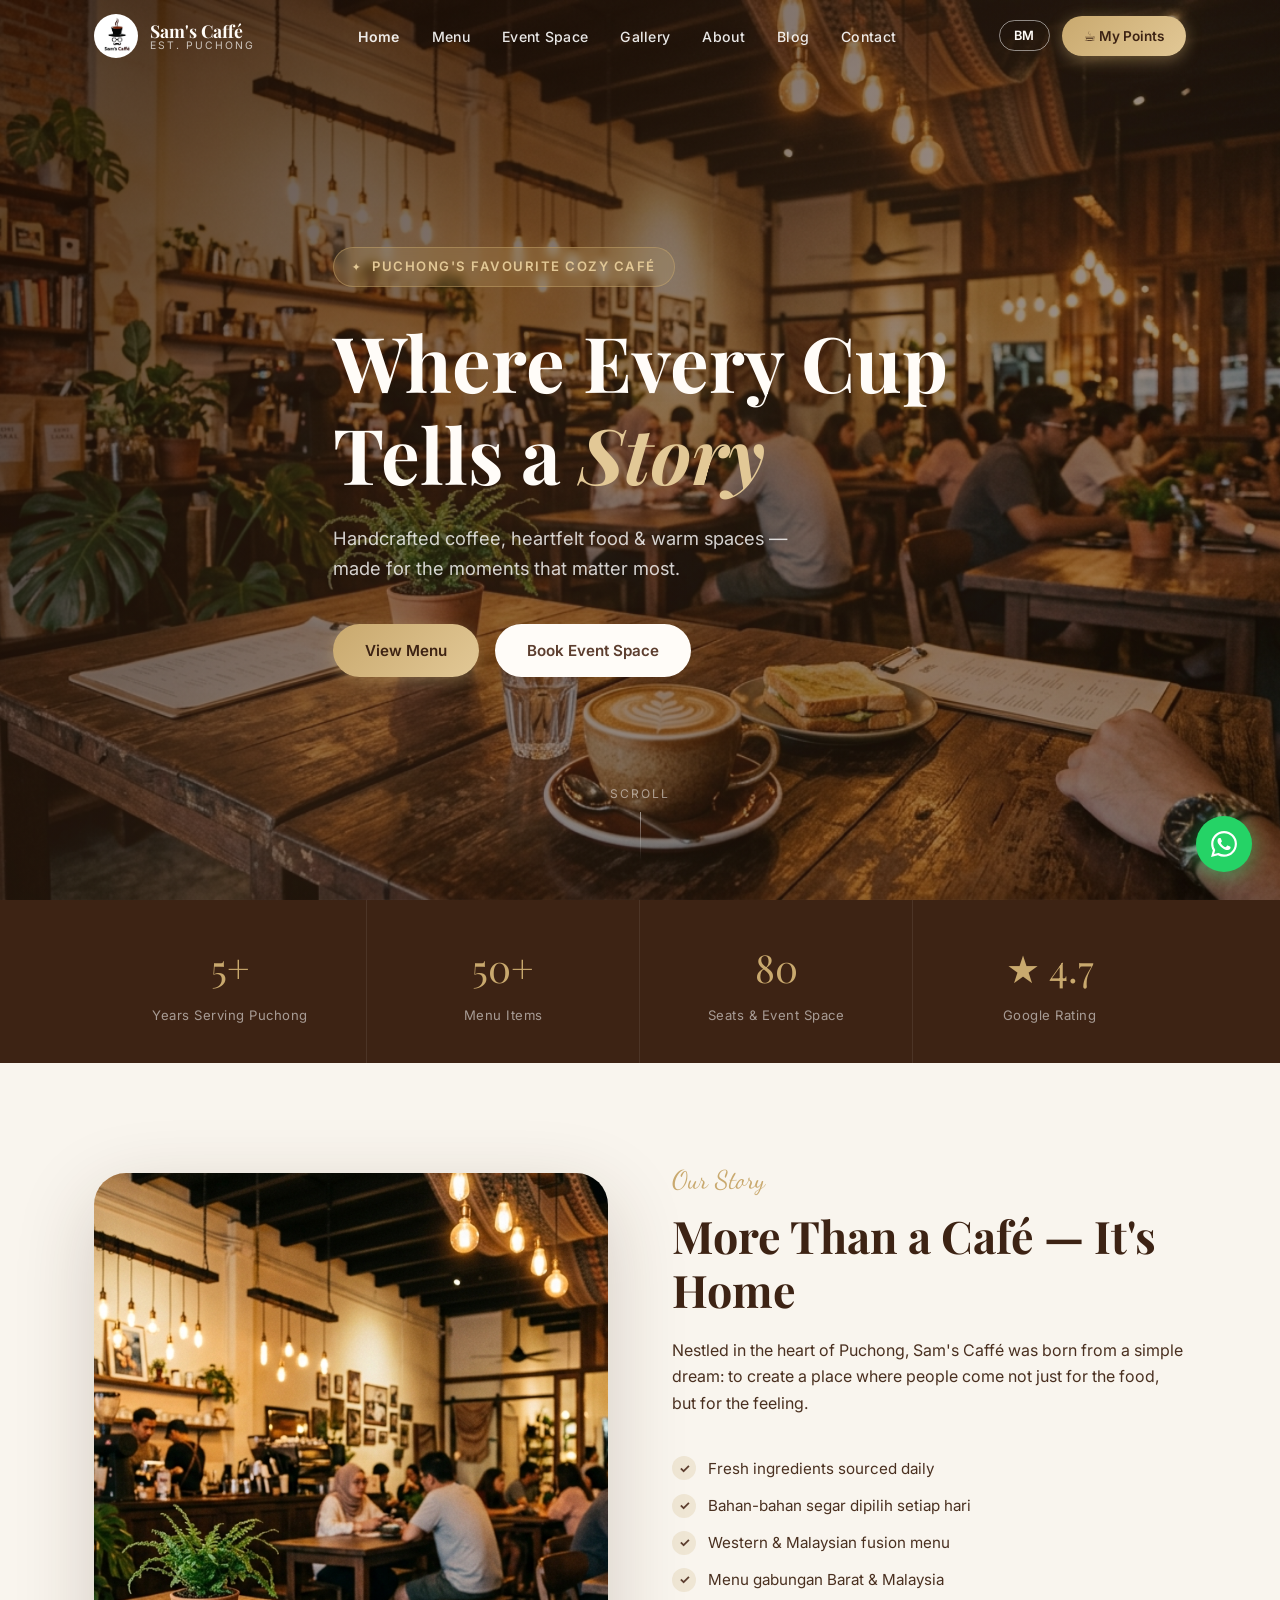
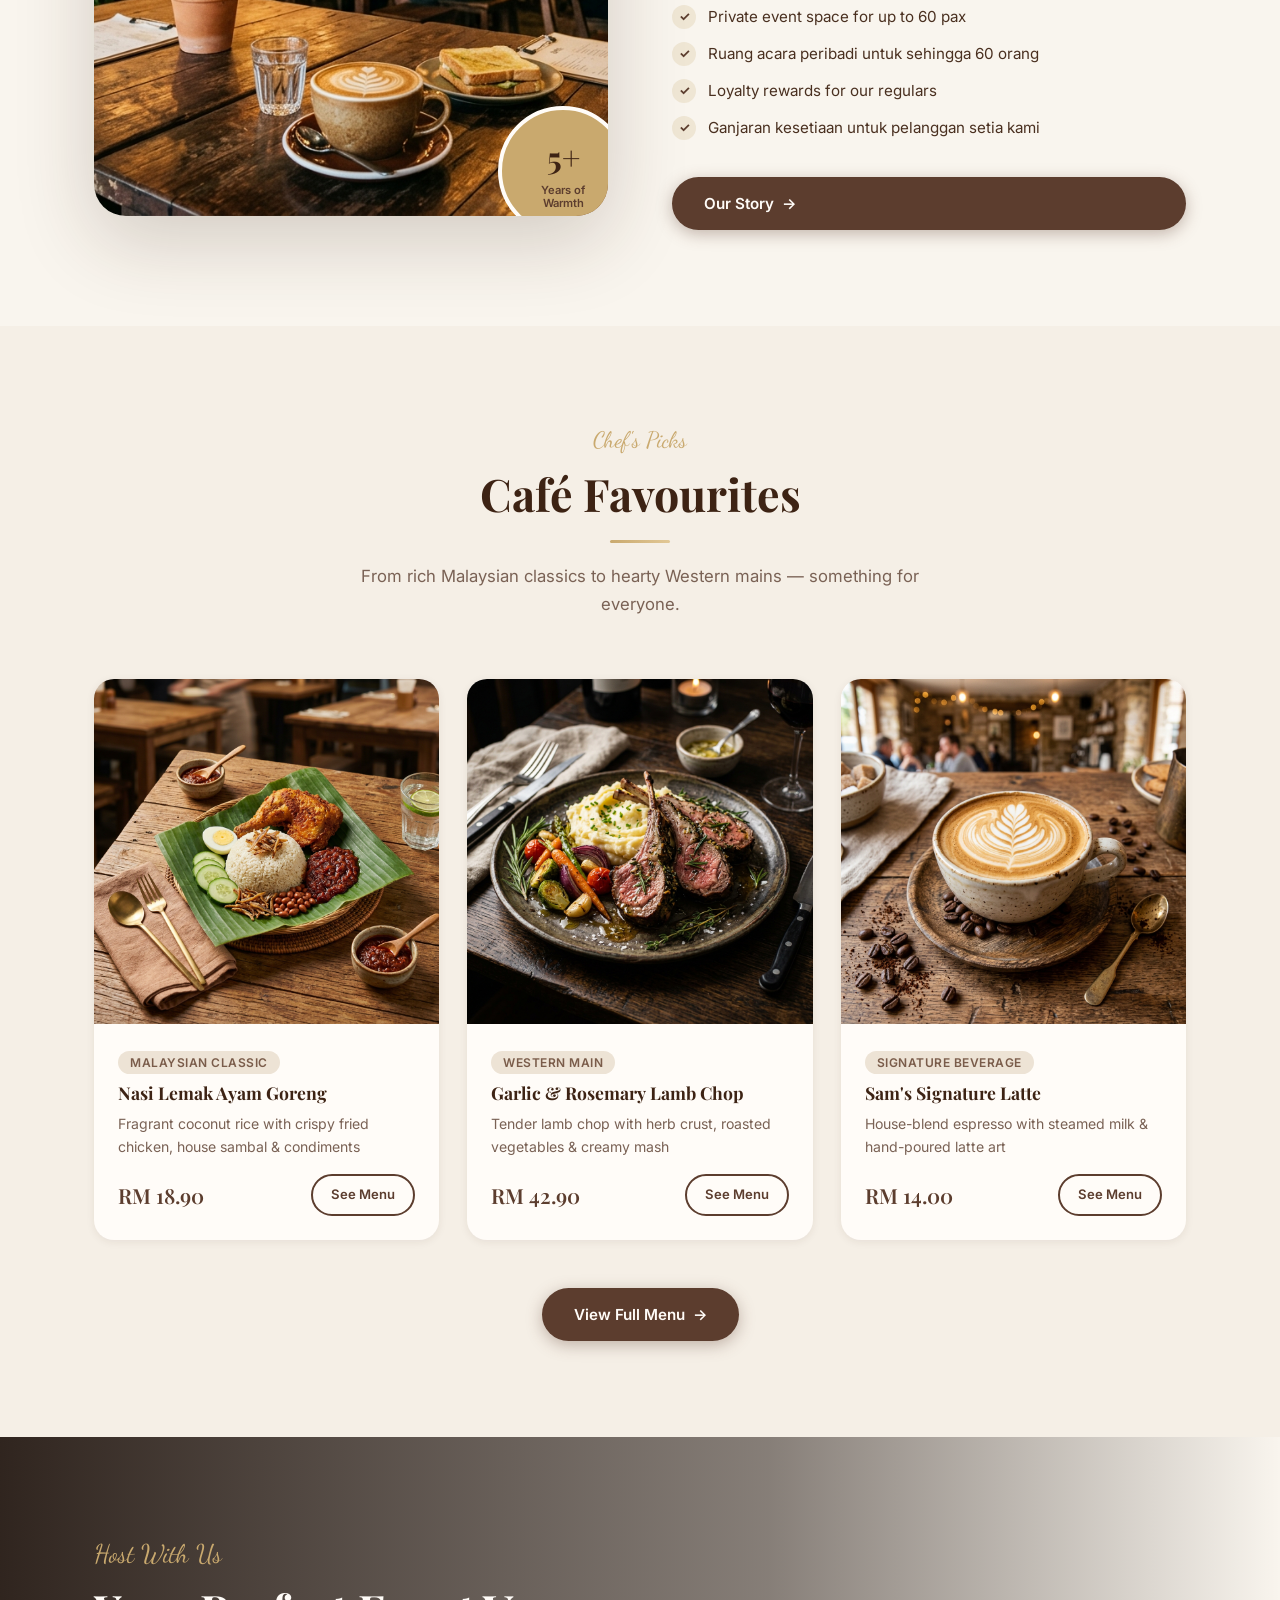
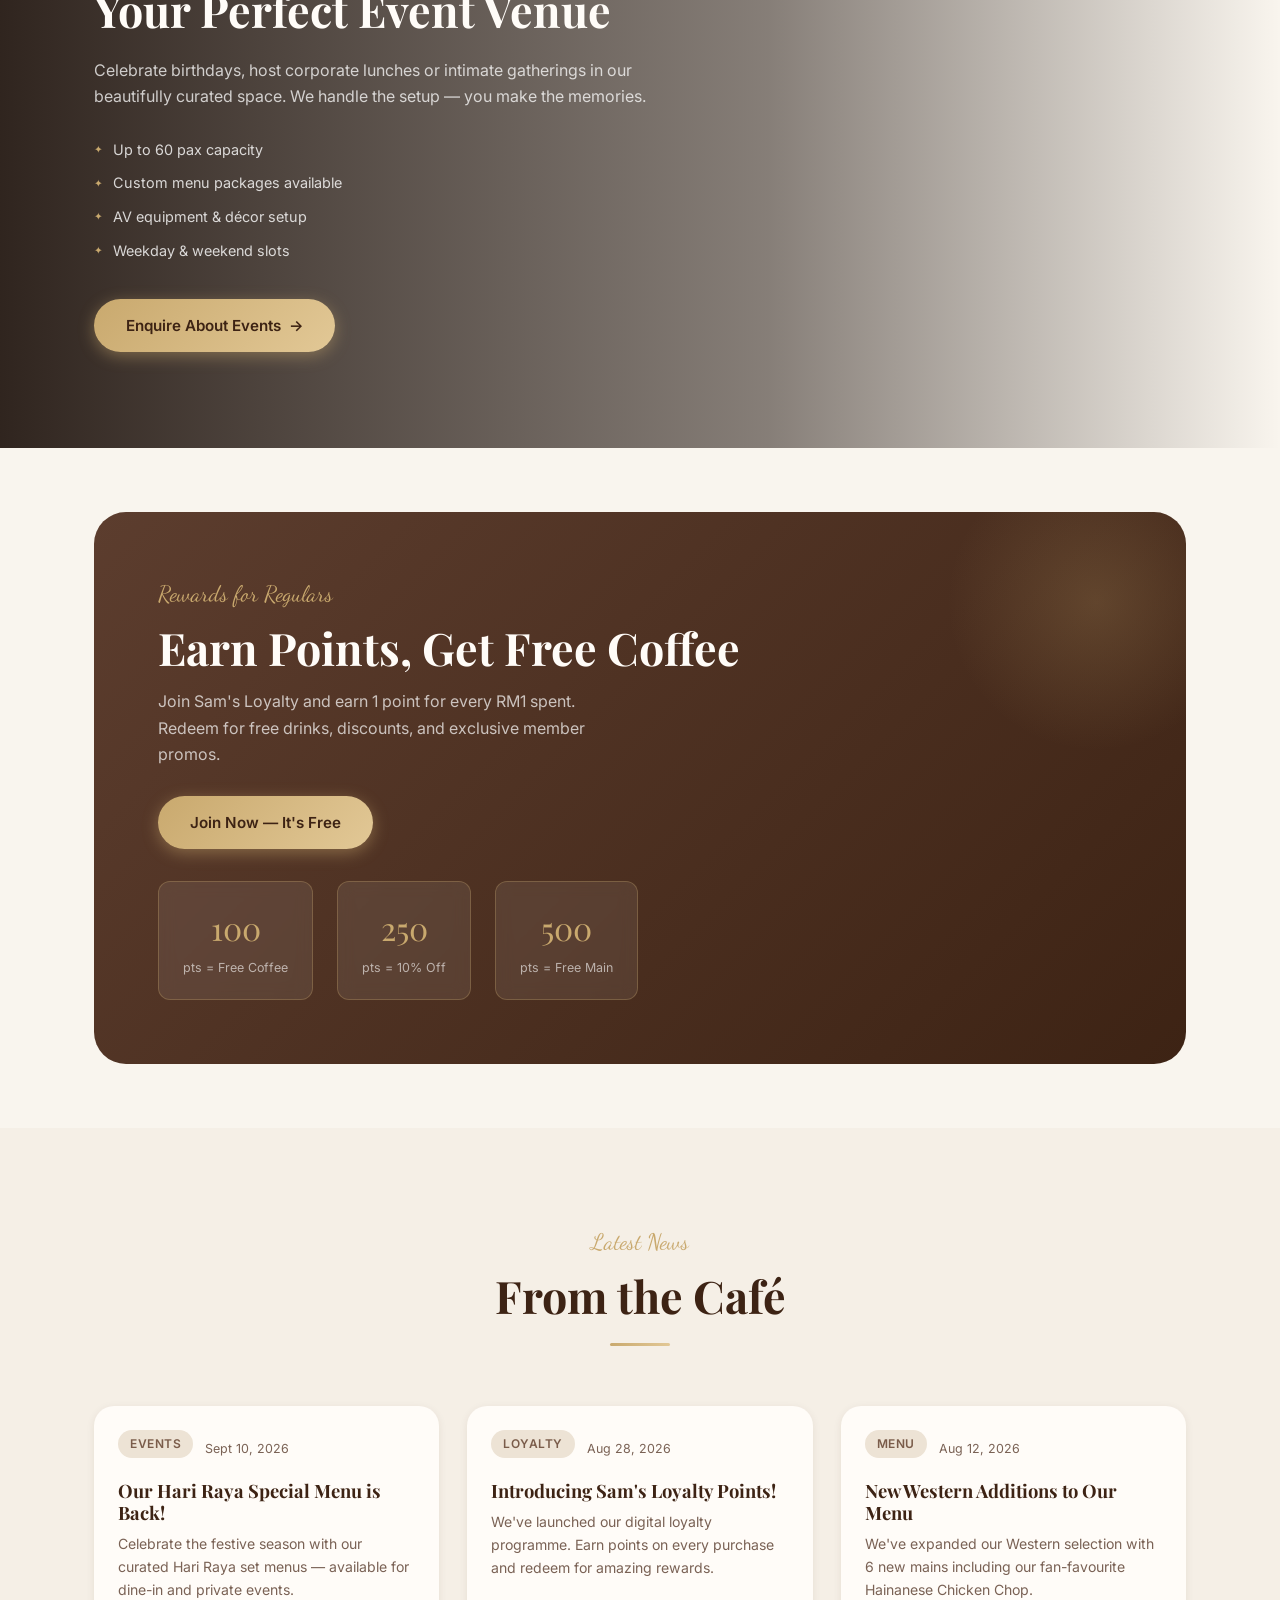
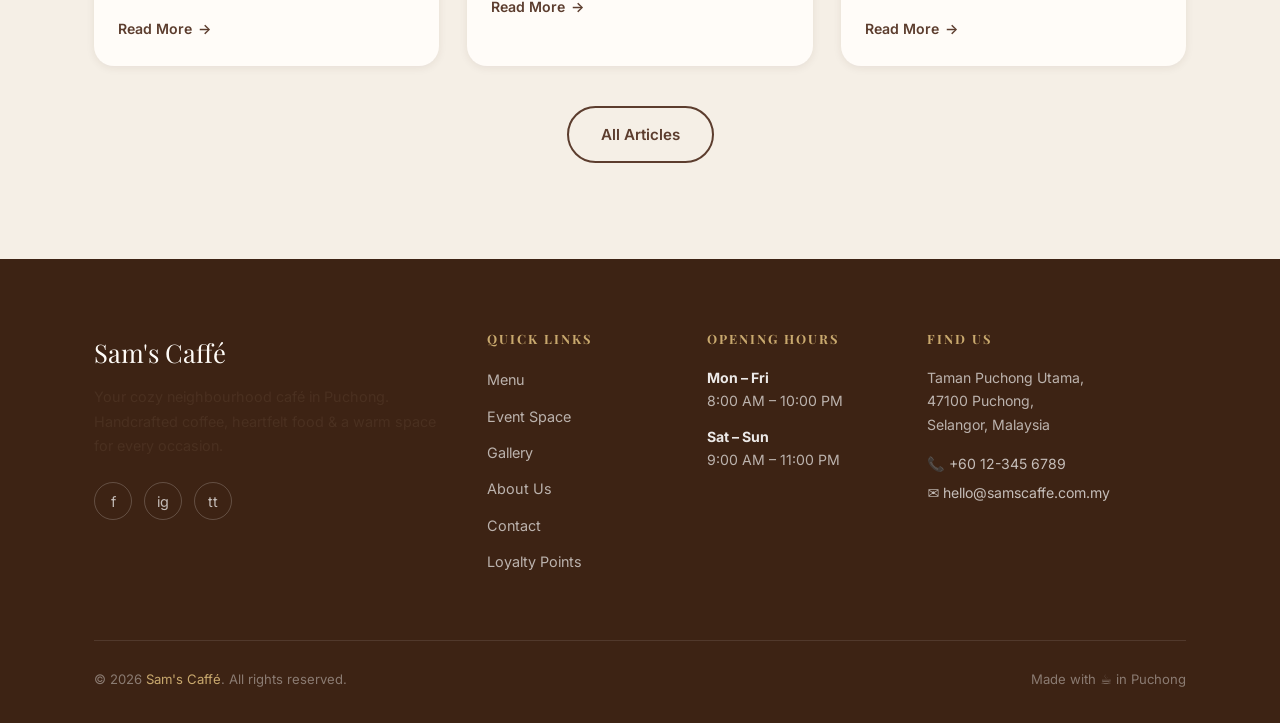
==== commit 276d1c92: "Configure high-resolution PNG favicons, Apple touch icons, and PWA icons with cache busting" ====
--- a/website/index.html
+++ b/website/index.html
@@ -8,7 +8,9 @@
   <meta property="og:title" content="Sam's Caffé | Puchong" />
   <meta property="og:description" content="Handcrafted coffee, Malaysian favourites & a cozy event space." />
   <meta property="og:type" content="website" />
-  <link rel="icon" href="images/logo.jpg" type="image/jpeg" />
+    <link rel="icon" type="image/png" sizes="32x32" href="favicon-32x32.png?v=2" />
+  <link rel="icon" type="image/png" sizes="16x16" href="favicon-16x16.png?v=2" />
+  <link rel="apple-touch-icon" sizes="180x180" href="apple-touch-icon.png?v=2" />
   <link rel="stylesheet" href="css/style.css" />
   <style>
     /* ── Home-specific styles ── */
